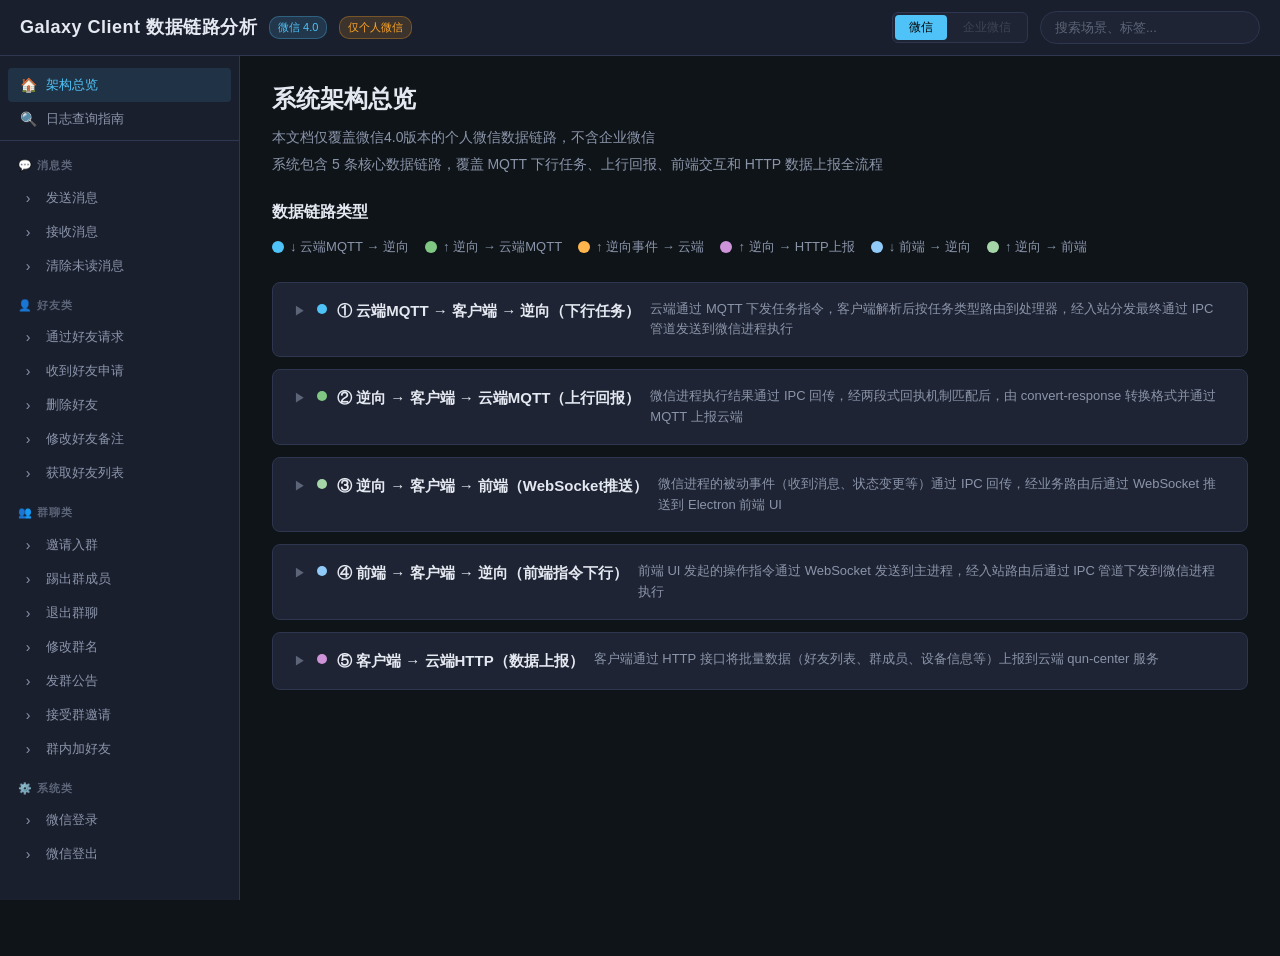
==== 数据链路/index.html @ 3d7157f3 "Initial commit: Galaxy Client 技术指南与文档 Made-with: Cursor" ====
<!DOCTYPE html>
<html lang="zh-CN">
<head>
  <meta charset="UTF-8">
  <meta name="viewport" content="width=device-width, initial-scale=1.0">
  <title>Galaxy Client 数据链路分析 — 微信4.0</title>
  <link rel="stylesheet" href="style.css">
</head>
<body>
  <header class="header">
    <div class="header-left">
      <h1 class="header-title">Galaxy Client 数据链路分析</h1>
      <span class="badge badge-version">微信 4.0</span>
      <span class="badge badge-note">仅个人微信</span>
    </div>
    <div class="header-right">
      <div class="platform-toggle" id="platform-toggle">
        <button class="platform-btn active" data-platform="wx">微信</button>
        <button class="platform-btn disabled" data-platform="wkwx" title="即将支持">企业微信</button>
      </div>
      <input type="text" id="search-input" class="search-input" placeholder="搜索场景、标签...">
    </div>
  </header>

  <main class="main">
    <aside class="sidebar" id="sidebar">
      <div class="sidebar-section">
        <button class="sidebar-item active" data-id="__overview__">
          <span class="sidebar-icon">🏠</span>
          <span class="sidebar-text">架构总览</span>
        </button>
        <button class="sidebar-item" data-id="__sls__">
          <span class="sidebar-icon">🔍</span>
          <span class="sidebar-text">日志查询指南</span>
        </button>
      </div>
      <div id="sidebar-categories"></div>
    </aside>

    <section class="content" id="content">
      <!-- JS 渲染 -->
    </section>
  </main>

  <div class="detail-overlay" id="detail-overlay">
    <div class="detail-panel" id="detail-panel">
      <button class="detail-close" id="detail-close">&times;</button>
      <div id="detail-content"></div>
    </div>
  </div>

  <script src="mermaid.min.js"></script>
  <script src="data.js"></script>
  <script src="app.js"></script>
</body>
</html>
---- 数据链路/style.css ----
/* ================================================================
   Galaxy Client 数据链路分析 — 样式
   ================================================================ */

:root {
  --bg-primary: #0f1419;
  --bg-secondary: #1a1f2e;
  --bg-card: #1e2433;
  --bg-card-hover: #252b3d;
  --bg-node: #2a3142;
  --bg-node-hover: #323a50;
  --bg-overlay: rgba(0, 0, 0, 0.6);
  --border: #2e3650;
  --border-light: #3a4565;
  --text-primary: #e4e8f1;
  --text-secondary: #8b95aa;
  --text-muted: #5c6578;
  --accent-blue: #4fc3f7;
  --accent-green: #66bb6a;
  --accent-orange: #ffa726;
  --accent-purple: #ab47bc;
  --accent-red: #ef5350;
  --accent-cyan: #26c6da;
  --downstream-color: #4fc3f7;
  --upstream-color: #66bb6a;
  --event-color: #ffa726;
  --http-color: #ab47bc;
  --font-mono: 'SF Mono', 'Fira Code', 'Consolas', monospace;
  --font-sans: -apple-system, BlinkMacSystemFont, 'Segoe UI', 'PingFang SC', 'Hiragino Sans GB', sans-serif;
  --sidebar-width: 240px;
  --header-height: 56px;
  --radius: 8px;
  --radius-sm: 4px;
  --shadow: 0 2px 12px rgba(0, 0, 0, 0.3);
  --transition: 0.2s ease;
}

* {
  margin: 0;
  padding: 0;
  box-sizing: border-box;
}

body {
  font-family: var(--font-sans);
  background: var(--bg-primary);
  color: var(--text-primary);
  line-height: 1.6;
  overflow: hidden;
  height: 100vh;
}

/* ===== Header ===== */

.header {
  height: var(--header-height);
  background: var(--bg-secondary);
  border-bottom: 1px solid var(--border);
  display: flex;
  align-items: center;
  justify-content: space-between;
  padding: 0 20px;
  position: fixed;
  top: 0;
  left: 0;
  right: 0;
  z-index: 100;
}

.header-left {
  display: flex;
  align-items: center;
  gap: 12px;
}

.header-title {
  font-size: 18px;
  font-weight: 600;
  color: var(--text-primary);
  letter-spacing: 0.5px;
}

.badge {
  font-size: 11px;
  padding: 2px 8px;
  border-radius: 10px;
  font-weight: 500;
}

.badge-version {
  background: rgba(79, 195, 247, 0.15);
  color: var(--accent-blue);
  border: 1px solid rgba(79, 195, 247, 0.3);
}

.badge-note {
  background: rgba(255, 167, 38, 0.15);
  color: var(--accent-orange);
  border: 1px solid rgba(255, 167, 38, 0.3);
}

.search-input {
  background: var(--bg-card);
  border: 1px solid var(--border);
  color: var(--text-primary);
  padding: 8px 14px;
  border-radius: 20px;
  font-size: 13px;
  width: 220px;
  outline: none;
  transition: var(--transition);
}

.search-input:focus {
  border-color: var(--accent-blue);
  box-shadow: 0 0 0 2px rgba(79, 195, 247, 0.15);
  width: 280px;
}

.search-input::placeholder {
  color: var(--text-muted);
}

/* ===== Layout ===== */

.main {
  display: flex;
  margin-top: var(--header-height);
  height: calc(100vh - var(--header-height));
}

/* ===== Sidebar ===== */

.sidebar {
  width: var(--sidebar-width);
  min-width: var(--sidebar-width);
  background: var(--bg-secondary);
  border-right: 1px solid var(--border);
  overflow-y: auto;
  padding: 8px 0;
}

.sidebar-section {
  padding: 4px 8px;
  border-bottom: 1px solid var(--border);
  margin-bottom: 4px;
}

.sidebar-category {
  padding: 0 8px;
  margin-bottom: 2px;
}

.sidebar-category-title {
  font-size: 11px;
  font-weight: 600;
  color: var(--text-muted);
  text-transform: uppercase;
  letter-spacing: 1px;
  padding: 12px 10px 6px;
  display: flex;
  align-items: center;
  gap: 6px;
}

.sidebar-item {
  display: flex;
  align-items: center;
  gap: 8px;
  width: 100%;
  padding: 8px 10px;
  border: none;
  background: none;
  color: var(--text-secondary);
  font-size: 13px;
  cursor: pointer;
  border-radius: var(--radius-sm);
  text-align: left;
  transition: var(--transition);
  font-family: var(--font-sans);
}

.sidebar-item:hover {
  background: var(--bg-card);
  color: var(--text-primary);
}

.sidebar-item.active {
  background: rgba(79, 195, 247, 0.12);
  color: var(--accent-blue);
  font-weight: 500;
}

.sidebar-item.hidden {
  display: none;
}

.sidebar-icon {
  font-size: 14px;
  width: 20px;
  text-align: center;
  flex-shrink: 0;
}

.sidebar-text {
  overflow: hidden;
  text-overflow: ellipsis;
  white-space: nowrap;
}

/* ===== Content ===== */

.content {
  flex: 1;
  overflow-y: auto;
  padding: 24px 32px;
}

/* ===== Overview ===== */

.overview-header {
  margin-bottom: 24px;
}

.overview-header h2 {
  font-size: 24px;
  margin-bottom: 8px;
}

.overview-header p {
  color: var(--text-secondary);
  font-size: 14px;
}

.view-toggle {
  display: flex;
  gap: 4px;
  margin-bottom: 8px;
}

.view-toggle button {
  padding: 6px 16px;
  border: 1px solid var(--border);
  background: var(--bg-card);
  color: var(--text-secondary);
  font-size: 12px;
  cursor: pointer;
  border-radius: var(--radius-sm);
  transition: var(--transition);
  font-family: var(--font-sans);
}

.view-toggle button.active {
  background: var(--accent-blue);
  color: #000;
  border-color: var(--accent-blue);
  font-weight: 500;
}

.diagram-container {
  background: var(--bg-card);
  border: 1px solid var(--border);
  border-radius: var(--radius);
  padding: 16px 12px;
  overflow-x: auto;
}

.ascii-container {
  background: var(--bg-card);
  border: 1px solid var(--border);
  border-radius: var(--radius);
  padding: 16px 12px;
  overflow-x: auto;
}

.ascii-container pre {
  font-family: var(--font-mono);
  font-size: 12px;
  line-height: 1.5;
  color: var(--text-primary);
  white-space: pre;
}

/* ===== Scenario View ===== */

.scenario-header {
  margin-bottom: 24px;
}

.scenario-title {
  font-size: 22px;
  font-weight: 600;
  margin-bottom: 8px;
  display: flex;
  align-items: center;
  gap: 10px;
}

.scenario-desc {
  color: var(--text-secondary);
  font-size: 14px;
  margin-bottom: 12px;
}

.scenario-meta {
  display: flex;
  gap: 12px;
  flex-wrap: wrap;
  margin-bottom: 8px;
}

.meta-item {
  font-size: 12px;
  padding: 4px 10px;
  background: var(--bg-card);
  border: 1px solid var(--border);
  border-radius: var(--radius-sm);
  color: var(--text-secondary);
}

.meta-item strong {
  color: var(--text-primary);
}

.scenario-tags {
  display: flex;
  gap: 6px;
  flex-wrap: wrap;
}

.tag {
  font-size: 11px;
  padding: 2px 8px;
  background: rgba(79, 195, 247, 0.1);
  color: var(--accent-blue);
  border-radius: 10px;
  border: 1px solid rgba(79, 195, 247, 0.2);
}

/* ===== Flow Section ===== */

.flow-section {
  margin-bottom: 32px;
}

.flow-title {
  font-size: 16px;
  font-weight: 600;
  margin-bottom: 12px;
  padding-left: 12px;
  position: relative;
}

.flow-title::before {
  content: '';
  position: absolute;
  left: 0;
  top: 2px;
  bottom: 2px;
  width: 3px;
  border-radius: 2px;
}

.flow-title.downstream::before { background: var(--downstream-color); }
.flow-title.upstream::before { background: var(--upstream-color); }
.flow-title.upstream-event::before { background: var(--event-color); }
.flow-title.upstream-http::before { background: var(--http-color); }
.flow-title.front-up::before { background: #a5d6a7; }
.flow-title.front-down::before { background: #90caf9; }

.flow-direction-badge {
  font-size: 11px;
  padding: 2px 8px;
  border-radius: 10px;
  margin-left: 8px;
  font-weight: 400;
}

.flow-direction-badge.downstream {
  background: rgba(79, 195, 247, 0.15);
  color: var(--downstream-color);
}
.flow-direction-badge.upstream {
  background: rgba(102, 187, 106, 0.15);
  color: var(--upstream-color);
}
.flow-direction-badge.upstream-event {
  background: rgba(255, 167, 38, 0.15);
  color: var(--event-color);
}
.flow-direction-badge.upstream-http {
  background: rgba(171, 71, 188, 0.15);
  color: var(--http-color);
}
.flow-direction-badge.front-up {
  background: rgba(165, 214, 167, 0.15);
  color: #a5d6a7;
}
.flow-direction-badge.front-down {
  background: rgba(144, 202, 249, 0.15);
  color: #90caf9;
}

/* ===== Node List ===== */

.node-list {
  display: flex;
  flex-direction: column;
  gap: 2px;
  position: relative;
}

.node-connector {
  position: absolute;
  left: 23px;
  top: 0;
  bottom: 0;
  width: 2px;
  background: var(--border-light);
  z-index: 0;
}

.node-item {
  display: flex;
  align-items: flex-start;
  gap: 12px;
  padding: 12px 16px;
  background: var(--bg-node);
  border: 1px solid var(--border);
  border-radius: var(--radius);
  cursor: pointer;
  transition: var(--transition);
  position: relative;
  z-index: 1;
}

.node-item:hover {
  background: var(--bg-node-hover);
  border-color: var(--border-light);
  transform: translateX(2px);
}

.node-dot {
  width: 10px;
  height: 10px;
  border-radius: 50%;
  flex-shrink: 0;
  margin-top: 5px;
  border: 2px solid;
}

.node-dot.downstream { border-color: var(--downstream-color); background: rgba(79, 195, 247, 0.3); }
.node-dot.upstream { border-color: var(--upstream-color); background: rgba(102, 187, 106, 0.3); }
.node-dot.upstream-event { border-color: var(--event-color); background: rgba(255, 167, 38, 0.3); }
.node-dot.upstream-http { border-color: var(--http-color); background: rgba(171, 71, 188, 0.3); }
.node-dot.front-up { border-color: #a5d6a7; background: rgba(165, 214, 167, 0.3); }
.node-dot.front-down { border-color: #90caf9; background: rgba(144, 202, 249, 0.3); }

.node-info {
  flex: 1;
  min-width: 0;
}

.node-name {
  font-size: 14px;
  font-weight: 600;
  margin-bottom: 2px;
  color: var(--text-primary);
}

.node-file {
  font-size: 12px;
  font-family: var(--font-mono);
  color: var(--accent-cyan);
  margin-bottom: 2px;
  word-break: break-all;
}

.node-func {
  font-size: 11px;
  font-family: var(--font-mono);
  color: var(--accent-orange);
}

.node-summary {
  font-size: 12px;
  color: var(--text-secondary);
  margin-top: 4px;
}

.node-arrow {
  display: flex;
  align-items: center;
  justify-content: center;
  padding: 4px 0;
  position: relative;
  z-index: 1;
}

.node-arrow-text {
  font-size: 11px;
  font-family: var(--font-mono);
  color: var(--text-muted);
  background: var(--bg-primary);
  padding: 0 8px;
  display: flex;
  align-items: center;
  gap: 4px;
}

.node-arrow-icon {
  color: var(--border-light);
}

.node-click-hint {
  font-size: 11px;
  color: var(--text-muted);
  margin-left: auto;
  flex-shrink: 0;
  opacity: 0;
  transition: var(--transition);
}

.node-item:hover .node-click-hint {
  opacity: 1;
}

/* ===== Detail Panel ===== */

.detail-overlay {
  position: fixed;
  inset: 0;
  background: var(--bg-overlay);
  z-index: 200;
  display: none;
  justify-content: flex-end;
}

.detail-overlay.visible {
  display: flex;
}

.detail-panel {
  width: 760px;
  max-width: 90vw;
  height: 100vh;
  background: var(--bg-secondary);
  border-left: 1px solid var(--border);
  overflow-y: auto;
  padding: 24px;
  animation: slideIn 0.25s ease;
}

@keyframes slideIn {
  from { transform: translateX(100%); }
  to { transform: translateX(0); }
}

.detail-close {
  position: absolute;
  top: 16px;
  right: 16px;
  width: 32px;
  height: 32px;
  border: none;
  background: var(--bg-card);
  color: var(--text-secondary);
  font-size: 20px;
  cursor: pointer;
  border-radius: 50%;
  display: flex;
  align-items: center;
  justify-content: center;
  transition: var(--transition);
  z-index: 10;
}

.detail-close:hover {
  background: var(--accent-red);
  color: #fff;
}

.detail-title {
  font-size: 18px;
  font-weight: 600;
  margin-bottom: 4px;
}

.detail-file {
  font-size: 13px;
  font-family: var(--font-mono);
  color: var(--accent-cyan);
  margin-bottom: 4px;
  word-break: break-all;
}

.detail-func {
  font-size: 12px;
  font-family: var(--font-mono);
  color: var(--accent-orange);
  margin-bottom: 16px;
}

.detail-block {
  margin-bottom: 16px;
}

.detail-block-title {
  font-size: 16px;
  font-weight: 700;
  color: var(--text-muted);
  text-transform: uppercase;
  letter-spacing: 1px;
  margin-bottom: 8px;
  padding-bottom: 4px;
  border-bottom: 1px solid var(--border);
}

.detail-block-content {
  font-size: 13px;
  line-height: 1.7;
  white-space: pre-wrap;
  color: var(--text-secondary);
  background: var(--bg-card);
  padding: 12px;
  border-radius: var(--radius-sm);
  border: 1px solid var(--border);
}

.detail-block-content.mono {
  font-family: var(--font-mono);
  font-size: 12px;
}

.detail-keywords {
  display: flex;
  flex-wrap: wrap;
  gap: 6px;
}

.detail-keyword {
  font-size: 11px;
  font-family: var(--font-mono);
  padding: 3px 8px;
  background: rgba(38, 198, 218, 0.1);
  color: var(--accent-cyan);
  border: 1px solid rgba(38, 198, 218, 0.2);
  border-radius: var(--radius-sm);
}

/* ===== SLS Guide ===== */

.sls-section {
  margin-bottom: 24px;
}

.sls-section h3 {
  font-size: 16px;
  margin-bottom: 12px;
}

.sls-table {
  width: 100%;
  border-collapse: collapse;
  font-size: 13px;
}

.sls-table th,
.sls-table td {
  padding: 8px 12px;
  border: 1px solid var(--border);
  text-align: left;
}

.sls-table th {
  background: var(--bg-card);
  color: var(--text-muted);
  font-weight: 600;
  font-size: 12px;
}

.sls-table td {
  color: var(--text-secondary);
}

.sls-table td code {
  font-family: var(--font-mono);
  font-size: 12px;
  background: rgba(79, 195, 247, 0.1);
  color: var(--accent-blue);
  padding: 1px 4px;
  border-radius: 2px;
}

/* ===== Reverse API ===== */

.reverse-api-section {
  margin-top: 16px;
  padding: 12px;
  background: rgba(171, 71, 188, 0.08);
  border: 1px solid rgba(171, 71, 188, 0.2);
  border-radius: var(--radius);
}

.reverse-api-title {
  font-size: 13px;
  font-weight: 600;
  color: var(--accent-purple);
  margin-bottom: 8px;
}

.reverse-api-list {
  list-style: none;
}

.reverse-api-list li {
  font-size: 12px;
  color: var(--text-secondary);
  padding: 2px 0;
}

.reverse-api-list li code {
  font-family: var(--font-mono);
  color: var(--accent-purple);
}

/* ===== Scrollbar ===== */

::-webkit-scrollbar {
  width: 6px;
  height: 6px;
}

::-webkit-scrollbar-track {
  background: transparent;
}

::-webkit-scrollbar-thumb {
  background: var(--border);
  border-radius: 3px;
}

::-webkit-scrollbar-thumb:hover {
  background: var(--border-light);
}

/* ===== Mermaid Overrides ===== */

.mermaid {
  display: flex;
  justify-content: center;
}

.mermaid svg {
  max-width: 100%;
}

/* ===== Platform Toggle ===== */

.header-right {
  display: flex;
  align-items: center;
  gap: 12px;
}

.platform-toggle {
  display: flex;
  gap: 2px;
  background: var(--bg-card);
  border: 1px solid var(--border);
  border-radius: 6px;
  padding: 2px;
}

.platform-btn {
  padding: 4px 14px;
  border: none;
  background: none;
  color: var(--text-secondary);
  font-size: 12px;
  cursor: pointer;
  border-radius: 4px;
  transition: var(--transition);
  font-family: var(--font-sans);
  font-weight: 500;
}

.platform-btn.active {
  background: var(--accent-blue);
  color: #000;
}

.platform-btn.disabled {
  color: var(--text-muted);
  cursor: not-allowed;
  opacity: 0.5;
}

/* ===== Link Cards (Architecture Overview) ===== */

.overview-summary {
  color: var(--text-muted);
  font-size: 13px;
  margin-top: 4px;
}

.link-types-legend {
  margin-bottom: 24px;
}

.link-types-legend h3 {
  font-size: 16px;
  margin-bottom: 12px;
}

.link-types-list {
  display: flex;
  gap: 16px;
  flex-wrap: wrap;
}

.link-type-item {
  display: flex;
  align-items: center;
  gap: 6px;
  font-size: 13px;
}

.link-type-dot {
  display: inline-block;
  width: 12px;
  height: 12px;
  border-radius: 50%;
}

.link-type-label {
  color: var(--text-secondary);
}

.link-card {
  border: 1px solid var(--border);
  border-radius: var(--radius);
  margin-bottom: 12px;
  background: var(--bg-card);
  transition: var(--transition);
}

.link-card:hover {
  border-color: var(--border-light);
}

.link-card.expanded {
  border-color: var(--accent-blue);
}

.link-card-header {
  display: flex;
  align-items: flex-start;
  gap: 10px;
  padding: 16px 20px;
  cursor: pointer;
  transition: var(--transition);
  flex-wrap: wrap;
}

.link-card-header:hover {
  background: var(--bg-card-hover);
}

.link-card-toggle {
  font-size: 12px;
  color: var(--text-muted);
  flex-shrink: 0;
  margin-top: 3px;
  width: 14px;
  text-align: center;
  transition: var(--transition);
}

.link-card-color {
  display: inline-block;
  width: 10px;
  height: 10px;
  border-radius: 50%;
  flex-shrink: 0;
  margin-top: 5px;
}

.link-card-title {
  font-size: 15px;
  font-weight: 600;
  color: var(--text-primary);
  flex-shrink: 0;
}

.link-card-desc {
  font-size: 13px;
  color: var(--text-secondary);
  flex: 1;
  min-width: 200px;
}

.link-card-body {
  padding: 0 20px 20px;
  border-top: 1px solid var(--border);
}

.link-body-layout {
  display: flex;
  gap: 20px;
  align-items: flex-start;
  margin-top: 16px;
}

.link-body-left {
  flex: 0 0 560px;
  min-width: 200px;
  position: sticky;
  top: 12px;
}

.link-body-right {
  flex: 1;
  min-width: 0;
}

.link-nodes-title {
  font-size: 14px;
  color: var(--text-muted);
  margin: 0 0 8px;
  font-weight: 600;
}

/* ===== Link Task Note (for links without task categories) ===== */

.link-task-note {
  display: flex;
  align-items: flex-start;
  gap: 8px;
  margin-top: 20px;
  padding: 12px 14px;
  background: rgba(79, 195, 247, 0.06);
  border: 1px solid rgba(79, 195, 247, 0.2);
  border-radius: var(--radius-sm);
  font-size: 13px;
  color: var(--text-secondary);
  line-height: 1.6;
}

.task-note-icon {
  flex-shrink: 0;
  font-size: 15px;
  color: #4fc3f7;
  margin-top: 1px;
}

/* ===== MQTT Task Categories ===== */

.mqtt-task-section {
  margin-top: 24px;
  border-top: 1px solid var(--border);
  padding-top: 20px;
}

.mqtt-task-title {
  font-size: 16px;
  font-weight: 600;
  margin-bottom: 4px;
}

.mqtt-task-subtitle {
  font-size: 13px;
  color: var(--text-secondary);
  margin-bottom: 10px;
}

.mqtt-dir-note {
  font-size: 12px;
  color: var(--text-secondary);
  background: rgba(255, 255, 255, 0.03);
  border: 1px solid var(--border);
  border-radius: var(--radius-sm);
  padding: 9px 12px;
  margin-bottom: 14px;
  line-height: 1.7;
}

.mqtt-dir-note code {
  font-family: var(--font-mono);
  font-size: 11px;
  background: rgba(255, 255, 255, 0.08);
  padding: 1px 5px;
  border-radius: 3px;
  color: #90caf9;
}

.mqtt-cat {
  border: 1px solid var(--border);
  border-radius: var(--radius-sm);
  margin-bottom: 6px;
  background: var(--bg-node);
}

.mqtt-cat-header {
  display: flex;
  align-items: center;
  gap: 8px;
  padding: 10px 14px;
  cursor: pointer;
  transition: var(--transition);
}

.mqtt-cat-header:hover {
  background: var(--bg-node-hover);
}

.mqtt-cat-toggle {
  font-size: 11px;
  color: var(--text-muted);
  width: 14px;
  text-align: center;
}

.mqtt-cat-name {
  font-size: 14px;
  font-weight: 600;
  color: var(--text-primary);
}

.mqtt-cat-range {
  font-size: 11px;
  font-family: var(--font-mono);
  color: var(--text-muted);
  margin-left: 4px;
}

.mqtt-cat-count {
  font-size: 11px;
  color: var(--accent-blue);
  margin-left: auto;
  padding: 1px 8px;
  background: rgba(79, 195, 247, 0.1);
  border-radius: 10px;
  border: 1px solid rgba(79, 195, 247, 0.2);
}

.mqtt-cat-body {
  border-top: 1px solid var(--border);
}

.mqtt-task-table {
  width: 100%;
  border-collapse: collapse;
  font-size: 12px;
}

.mqtt-task-table thead th {
  padding: 8px 12px;
  background: var(--bg-card);
  color: var(--text-muted);
  font-weight: 600;
  font-size: 11px;
  text-align: left;
  border-bottom: 1px solid var(--border);
}

.mqtt-task-table tbody td {
  padding: 6px 12px;
  color: var(--text-secondary);
  border-bottom: 1px solid rgba(46, 54, 80, 0.5);
}

.mqtt-task-table tbody tr:hover {
  background: var(--bg-card-hover);
}

.mqtt-type-code {
  font-family: var(--font-mono);
  color: var(--accent-orange);
  font-weight: 600;
  width: 50px;
}

.mqtt-handler {
  font-family: var(--font-mono);
  font-size: 11px;
  color: var(--accent-cyan);
  max-width: 220px;
  overflow: hidden;
  text-overflow: ellipsis;
  white-space: nowrap;
}

.mqtt-link {
  color: var(--accent-blue);
  text-decoration: none;
  font-size: 12px;
  font-weight: 500;
  transition: var(--transition);
}

.mqtt-link:hover {
  color: #fff;
  text-decoration: underline;
}

.mqtt-no-link {
  color: var(--text-muted);
}

/* ===== Copy Button ===== */

.copyable-path {
  display: inline-flex;
  align-items: center;
  gap: 5px;
  max-width: 100%;
}

.copyable-path-text {
  overflow: hidden;
  text-overflow: ellipsis;
  white-space: nowrap;
  flex-shrink: 1;
  min-width: 0;
}

.copy-btn {
  display: inline-flex;
  align-items: center;
  justify-content: center;
  width: 22px;
  height: 22px;
  flex-shrink: 0;
  cursor: pointer;
  border-radius: 4px;
  border: 1px solid var(--border);
  background: var(--bg-secondary);
  opacity: 0.35;
  transition: opacity var(--transition), background var(--transition), color var(--transition), border-color var(--transition);
  color: var(--text-muted);
  font-size: 0;
  position: relative;
}

.copy-btn::before {
  content: "";
  display: block;
  width: 13px;
  height: 13px;
  background: var(--text-muted);
  -webkit-mask-image: url("data:image/svg+xml,%3Csvg xmlns='http://www.w3.org/2000/svg' viewBox='0 0 24 24' fill='none' stroke='currentColor' stroke-width='2' stroke-linecap='round' stroke-linejoin='round'%3E%3Crect x='9' y='9' width='13' height='13' rx='2' ry='2'%3E%3C/rect%3E%3Cpath d='M5 15H4a2 2 0 0 1-2-2V4a2 2 0 0 1 2-2h9a2 2 0 0 1 2 2v1'%3E%3C/path%3E%3C/svg%3E");
  mask-image: url("data:image/svg+xml,%3Csvg xmlns='http://www.w3.org/2000/svg' viewBox='0 0 24 24' fill='none' stroke='currentColor' stroke-width='2' stroke-linecap='round' stroke-linejoin='round'%3E%3Crect x='9' y='9' width='13' height='13' rx='2' ry='2'%3E%3C/rect%3E%3Cpath d='M5 15H4a2 2 0 0 1-2-2V4a2 2 0 0 1 2-2h9a2 2 0 0 1 2 2v1'%3E%3C/path%3E%3C/svg%3E");
  -webkit-mask-repeat: no-repeat;
  mask-repeat: no-repeat;
  -webkit-mask-size: contain;
  mask-size: contain;
  -webkit-mask-position: center;
  mask-position: center;
  transition: background var(--transition);
}

/* 节点卡片：hover 整个节点时显示 */
.node-item:hover .copy-btn {
  opacity: 0.7;
  border-color: var(--border-light);
}

/* 直接 hover 复制按钮本身 */
.copy-btn:hover {
  opacity: 1 !important;
  background: rgba(79, 195, 247, 0.15);
  border-color: var(--accent-blue);
}

.copy-btn:hover::before {
  background: var(--accent-blue);
}

/* 复制成功状态 */
.copy-btn.copied {
  opacity: 1 !important;
  background: rgba(102, 187, 106, 0.15);
  border-color: var(--accent-green);
}

.copy-btn.copied::before {
  -webkit-mask-image: url("data:image/svg+xml,%3Csvg xmlns='http://www.w3.org/2000/svg' viewBox='0 0 24 24' fill='none' stroke='currentColor' stroke-width='2.5' stroke-linecap='round' stroke-linejoin='round'%3E%3Cpolyline points='20 6 9 17 4 12'%3E%3C/polyline%3E%3C/svg%3E");
  mask-image: url("data:image/svg+xml,%3Csvg xmlns='http://www.w3.org/2000/svg' viewBox='0 0 24 24' fill='none' stroke='currentColor' stroke-width='2.5' stroke-linecap='round' stroke-linejoin='round'%3E%3Cpolyline points='20 6 9 17 4 12'%3E%3C/polyline%3E%3C/svg%3E");
  background: var(--accent-green);
  width: 14px;
  height: 14px;
}

/* ---- 详情面板中的复制按钮（更大更显眼） ---- */

.detail-file.copyable-path,
.detail-func.copyable-path {
  display: flex;
  width: 100%;
}

.detail-file.copyable-path .copyable-path-text,
.detail-func.copyable-path .copyable-path-text {
  word-break: break-all;
  white-space: normal;
  overflow: visible;
  text-overflow: unset;
  flex: 1;
}

.detail-file .copy-btn,
.detail-func .copy-btn {
  width: 26px;
  height: 26px;
  opacity: 0.55;
  align-self: flex-start;
  margin-top: 1px;
}

.detail-file .copy-btn::before,
.detail-func .copy-btn::before {
  width: 15px;
  height: 15px;
}

.detail-file:hover .copy-btn,
.detail-func:hover .copy-btn {
  opacity: 0.9;
}

/* ===== Responsive ===== */

@media (max-width: 900px) {
  .sidebar {
    width: 200px;
    min-width: 200px;
  }

  .content {
    padding: 16px;
  }

  .detail-panel {
    width: 100%;
    max-width: 100vw;
  }

  .link-card-header {
    flex-direction: column;
  }

  .platform-toggle {
    display: none;
  }
}

/* ===== Troubleshoot Section ===== */

.troubleshoot-section {
  margin-top: 32px;
  border: 1px solid rgba(244, 67, 54, 0.3);
  border-radius: var(--radius);
  background: rgba(244, 67, 54, 0.04);
  padding: 24px;
}

.troubleshoot-title {
  font-size: 18px;
  font-weight: 700;
  color: #ef5350;
  margin-bottom: 6px;
}

.troubleshoot-desc {
  font-size: 13px;
  color: var(--text-secondary);
  margin-bottom: 20px;
  line-height: 1.6;
}

/* State Machine */

.ts-state-machine {
  background: var(--bg-card);
  border: 1px solid var(--border);
  border-radius: var(--radius-sm);
  padding: 16px;
  margin-bottom: 20px;
}

.ts-sm-title {
  font-size: 14px;
  font-weight: 600;
  margin-bottom: 4px;
}

.ts-sm-desc {
  font-size: 12px;
  color: var(--text-secondary);
  margin-bottom: 12px;
}

.ts-sm-flow {
  display: flex;
  align-items: center;
  gap: 8px;
  flex-wrap: wrap;
}

.ts-sm-state {
  background: var(--bg-node);
  border: 1px solid var(--border);
  border-radius: var(--radius-sm);
  padding: 8px 12px;
  text-align: center;
  min-width: 90px;
}

.ts-sm-value {
  font-family: var(--font-mono);
  font-size: 12px;
  color: #4fc3f7;
  font-weight: 600;
}

.ts-sm-label {
  font-size: 13px;
  font-weight: 600;
  margin: 2px 0;
}

.ts-sm-desc-inner {
  font-size: 11px;
  color: var(--text-muted);
}

.ts-sm-arrow {
  font-size: 18px;
  color: var(--text-muted);
  flex-shrink: 0;
}

.ts-sm-note {
  font-size: 11px;
  color: var(--text-muted);
  margin-top: 10px;
  padding-top: 8px;
  border-top: 1px solid var(--border);
  line-height: 1.5;
}

/* Troubleshoot Steps */

.ts-steps {
  display: flex;
  flex-direction: column;
  gap: 10px;
}

.ts-step {
  border: 1px solid var(--border);
  border-radius: var(--radius-sm);
  background: var(--bg-card);
  overflow: hidden;
}

.ts-step-header {
  display: flex;
  align-items: center;
  gap: 10px;
  padding: 10px 14px;
  background: var(--bg-node);
  border-bottom: 1px solid var(--border);
}

.ts-step-num {
  display: flex;
  align-items: center;
  justify-content: center;
  width: 24px;
  height: 24px;
  border-radius: 50%;
  background: #ef5350;
  color: #fff;
  font-size: 12px;
  font-weight: 700;
  flex-shrink: 0;
}

.ts-step-name {
  font-size: 13px;
  font-weight: 600;
}

.ts-step-body {
  padding: 12px 14px;
  display: flex;
  flex-direction: column;
  gap: 6px;
}

.ts-field {
  display: flex;
  align-items: flex-start;
  gap: 6px;
  font-size: 12px;
  line-height: 1.5;
}

.ts-field label {
  flex-shrink: 0;
  font-weight: 600;
  color: var(--text-secondary);
  min-width: 72px;
}

.ts-query {
  font-family: var(--font-mono);
  font-size: 11px;
  background: rgba(79, 195, 247, 0.1);
  color: #4fc3f7;
  padding: 3px 8px;
  border-radius: 3px;
  word-break: break-all;
  white-space: pre-wrap;
}

.ts-expect span {
  color: #66bb6a;
}

.ts-fail span {
  color: #ef5350;
}

.ts-fix span {
  color: #ffa726;
}
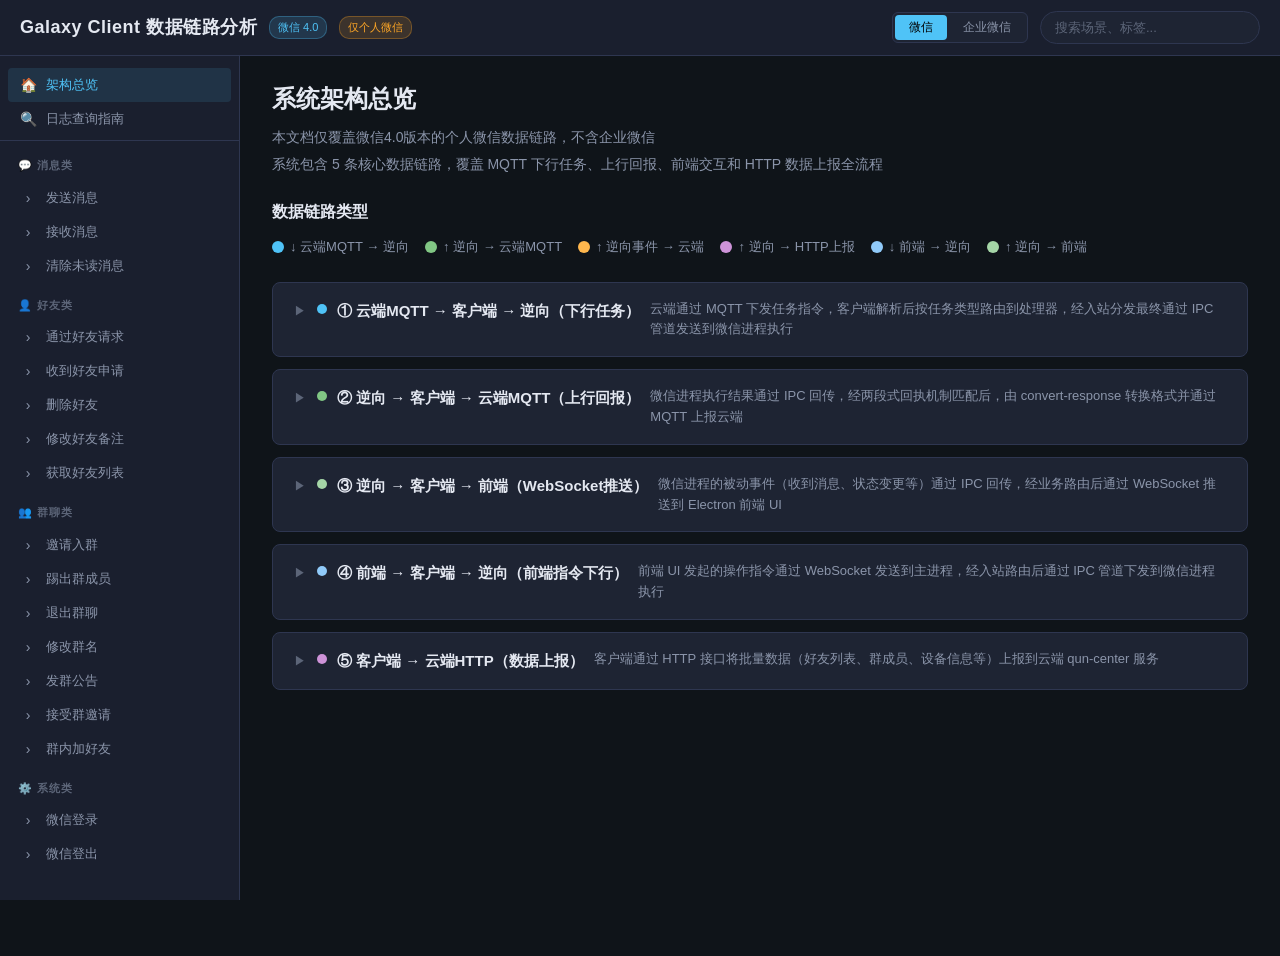
==== commit ba772530: "feat: html 增加 wk + 文档增加打包" ====
--- a/数据链路/index.html
+++ b/数据链路/index.html
@@ -16,7 +16,7 @@
     <div class="header-right">
       <div class="platform-toggle" id="platform-toggle">
         <button class="platform-btn active" data-platform="wx">微信</button>
-        <button class="platform-btn disabled" data-platform="wkwx" title="即将支持">企业微信</button>
+        <button class="platform-btn" data-platform="wkwx">企业微信</button>
       </div>
       <input type="text" id="search-input" class="search-input" placeholder="搜索场景、标签...">
     </div>
@@ -51,6 +51,11 @@
 
   <script src="mermaid.min.js"></script>
   <script src="data.js"></script>
+  <script src="data-wkwx-1.js"></script>
+  <script src="data-wkwx-2.js"></script>
+  <script src="data-wkwx-3.js"></script>
+  <script src="data-wkwx-4.js"></script>
+  <script src="data-wkwx-init.js"></script>
   <script src="app.js"></script>
 </body>
 </html>
